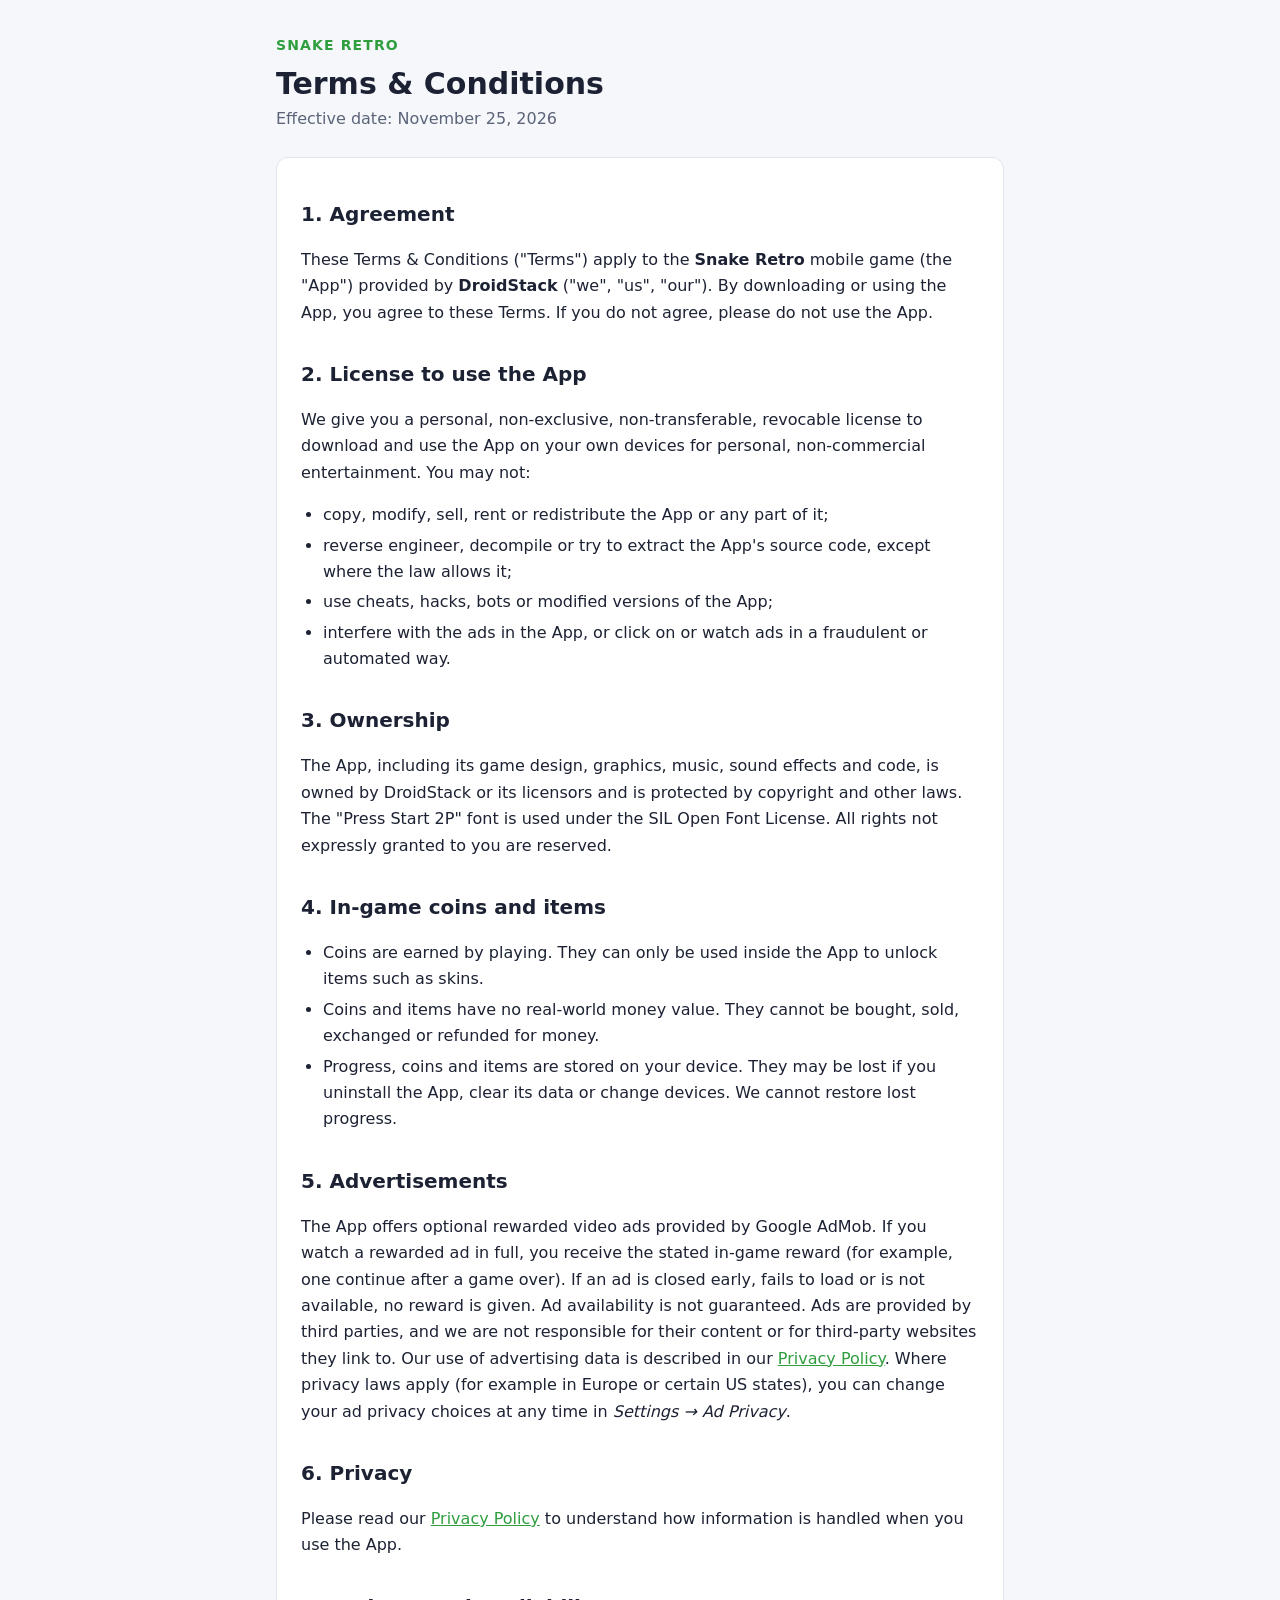
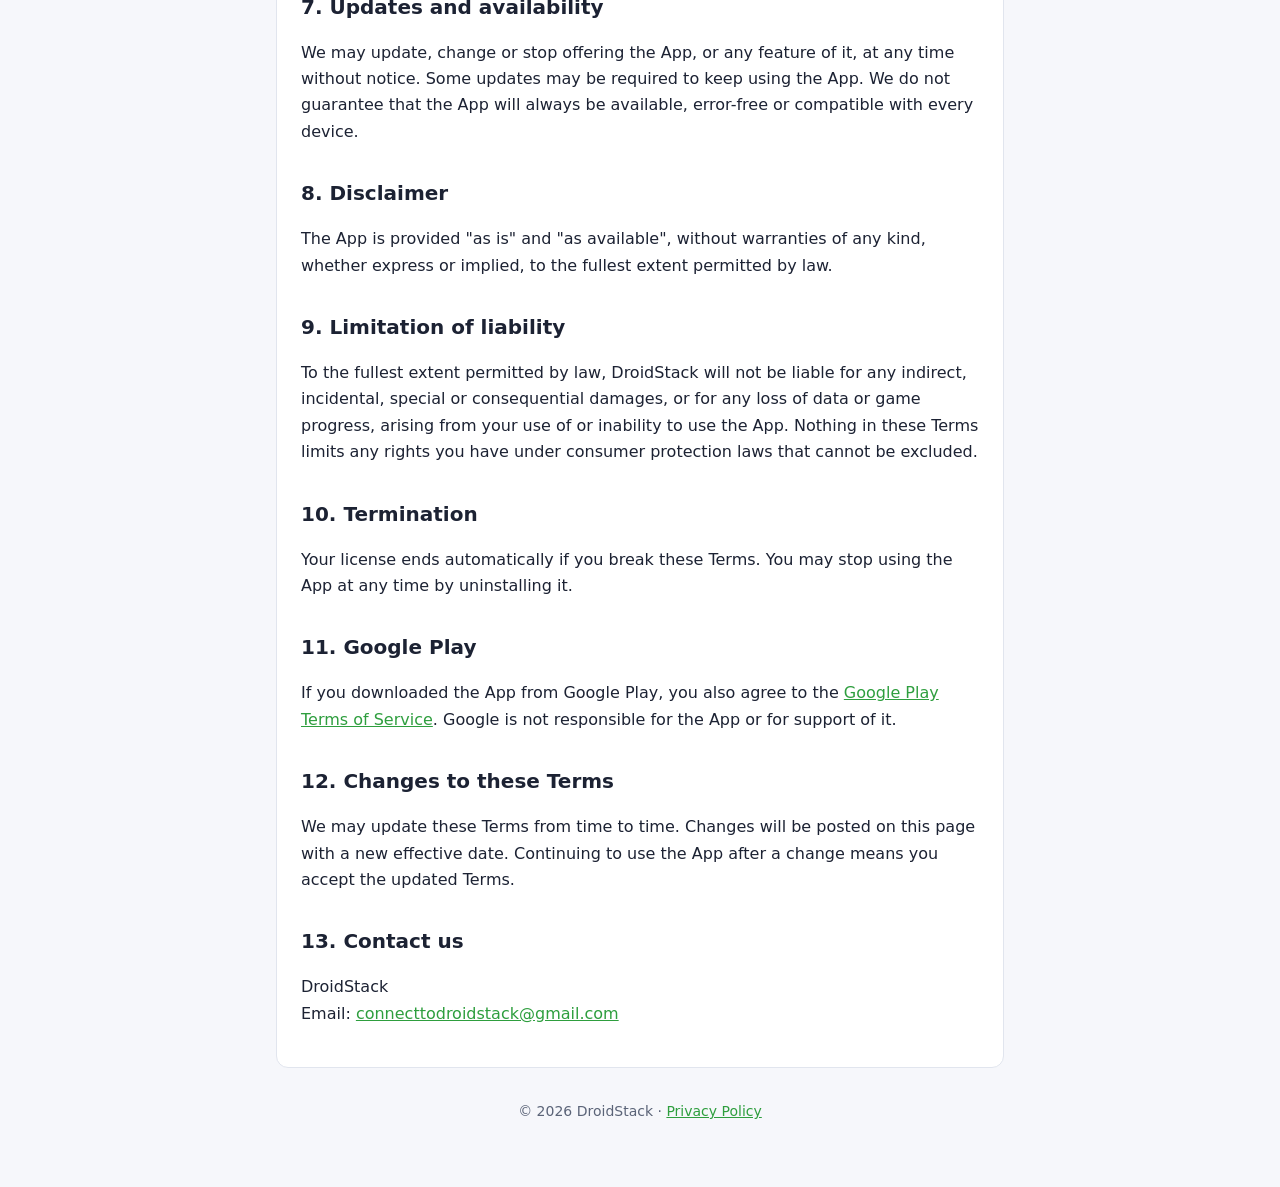
==== terms.html @ bef56967 "Add files via upload" ====
<!doctype html>
<html lang="en">
<head>
  <meta charset="utf-8">
  <meta name="viewport" content="width=device-width, initial-scale=1">
  <title>Terms &amp; Conditions – Snake Retro</title>
  <meta name="description" content="Terms and Conditions for the Snake Retro Android game by DroidStack.">
  <link rel="stylesheet" href="style.css">
</head>
<body>
<main>
  <header>
    <a class="brand" href="index.html">Snake Retro</a>
    <h1>Terms &amp; Conditions</h1>
    <p class="meta">Effective date: November 25, 2026</p>
  </header>

  <div class="card">
    <h2>1. Agreement</h2>
    <p>These Terms &amp; Conditions ("Terms") apply to the <strong>Snake Retro</strong> mobile game (the "App")
      provided by <strong>DroidStack</strong> ("we", "us", "our"). By downloading or using the App, you agree to these
      Terms. If you do not agree, please do not use the App.</p>

    <h2>2. License to use the App</h2>
    <p>We give you a personal, non-exclusive, non-transferable, revocable license to download and use the App on your
      own devices for personal, non-commercial entertainment. You may not:</p>
    <ul>
      <li>copy, modify, sell, rent or redistribute the App or any part of it;</li>
      <li>reverse engineer, decompile or try to extract the App's source code, except where the law allows it;</li>
      <li>use cheats, hacks, bots or modified versions of the App;</li>
      <li>interfere with the ads in the App, or click on or watch ads in a fraudulent or automated way.</li>
    </ul>

    <h2>3. Ownership</h2>
    <p>The App, including its game design, graphics, music, sound effects and code, is owned by DroidStack or its
      licensors and is protected by copyright and other laws. The "Press Start 2P" font is used under the SIL Open
      Font License. All rights not expressly granted to you are reserved.</p>

    <h2>4. In-game coins and items</h2>
    <ul>
      <li>Coins are earned by playing. They can only be used inside the App to unlock items such as skins.</li>
      <li>Coins and items have no real-world money value. They cannot be bought, sold, exchanged or refunded for money.</li>
      <li>Progress, coins and items are stored on your device. They may be lost if you uninstall the App, clear its
        data or change devices. We cannot restore lost progress.</li>
    </ul>

    <h2>5. Advertisements</h2>
    <p>The App offers optional rewarded video ads provided by Google AdMob. If you watch a rewarded ad in full, you
      receive the stated in-game reward (for example, one continue after a game over). If an ad is closed early,
      fails to load or is not available, no reward is given. Ad availability is not guaranteed. Ads are provided by
      third parties, and we are not responsible for their content or for third-party websites they link to. Our use
      of advertising data is described in our <a href="privacy-policy.html">Privacy Policy</a>. Where privacy laws
      apply (for example in Europe or certain US states), you can change your ad privacy choices at any time in
      <em>Settings → Ad Privacy</em>.</p>

    <h2>6. Privacy</h2>
    <p>Please read our <a href="privacy-policy.html">Privacy Policy</a> to understand how information is handled when
      you use the App.</p>

    <h2>7. Updates and availability</h2>
    <p>We may update, change or stop offering the App, or any feature of it, at any time without notice. Some updates
      may be required to keep using the App. We do not guarantee that the App will always be available, error-free or
      compatible with every device.</p>

    <h2>8. Disclaimer</h2>
    <p>The App is provided "as is" and "as available", without warranties of any kind, whether express or implied,
      to the fullest extent permitted by law.</p>

    <h2>9. Limitation of liability</h2>
    <p>To the fullest extent permitted by law, DroidStack will not be liable for any indirect, incidental, special or
      consequential damages, or for any loss of data or game progress, arising from your use of or inability to use
      the App. Nothing in these Terms limits any rights you have under consumer protection laws that cannot be
      excluded.</p>

    <h2>10. Termination</h2>
    <p>Your license ends automatically if you break these Terms. You may stop using the App at any time by
      uninstalling it.</p>

    <h2>11. Google Play</h2>
    <p>If you downloaded the App from Google Play, you also agree to the
      <a href="https://play.google.com/about/play-terms/" target="_blank" rel="noopener">Google Play Terms of Service</a>.
      Google is not responsible for the App or for support of it.</p>

    <h2>12. Changes to these Terms</h2>
    <p>We may update these Terms from time to time. Changes will be posted on this page with a new effective date.
      Continuing to use the App after a change means you accept the updated Terms.</p>

    <h2>13. Contact us</h2>
    <p>DroidStack<br>
      Email: <a href="mailto:connecttodroidstack@gmail.com">connecttodroidstack@gmail.com</a></p>
  </div>

  <footer>© 2026 DroidStack · <a href="privacy-policy.html">Privacy Policy</a></footer>
</main>
</body>
</html>
---- style.css ----
:root {
  --bg: #f6f7fb;
  --card: #ffffff;
  --text: #1c2233;
  --muted: #5b6478;
  --accent: #2e9e3e;
  --border: #e1e5ee;
}
@media (prefers-color-scheme: dark) {
  :root {
    --bg: #070d1a;
    --card: #101a2e;
    --text: #e8ecf5;
    --muted: #a3adc2;
    --accent: #5be336;
    --border: #22304d;
  }
}
* { box-sizing: border-box; }
body {
  margin: 0;
  background: var(--bg);
  color: var(--text);
  font: 16px/1.65 system-ui, -apple-system, "Segoe UI", Roboto, sans-serif;
}
main {
  max-width: 760px;
  margin: 0 auto;
  padding: 32px 16px 64px;
}
header { margin-bottom: 24px; }
.brand {
  font-weight: 800;
  letter-spacing: 0.08em;
  color: var(--accent);
  text-decoration: none;
  text-transform: uppercase;
  font-size: 14px;
}
h1 { font-size: 30px; line-height: 1.2; margin: 8px 0 4px; }
h2 { font-size: 20px; margin: 32px 0 8px; }
.meta { color: var(--muted); margin: 0; }
.card {
  background: var(--card);
  border: 1px solid var(--border);
  border-radius: 12px;
  padding: 8px 24px 24px;
}
a { color: var(--accent); }
ul { padding-left: 22px; }
li { margin: 4px 0; }
table { width: 100%; border-collapse: collapse; margin: 8px 0; font-size: 15px; }
th, td { text-align: left; padding: 8px; border-bottom: 1px solid var(--border); vertical-align: top; }
th { color: var(--muted); font-weight: 600; }
.links { display: flex; gap: 12px; flex-wrap: wrap; margin-top: 16px; }
.links a {
  display: inline-block;
  padding: 12px 18px;
  border: 1px solid var(--border);
  border-radius: 10px;
  background: var(--card);
  text-decoration: none;
  font-weight: 600;
}
footer { color: var(--muted); font-size: 14px; margin-top: 32px; text-align: center; }
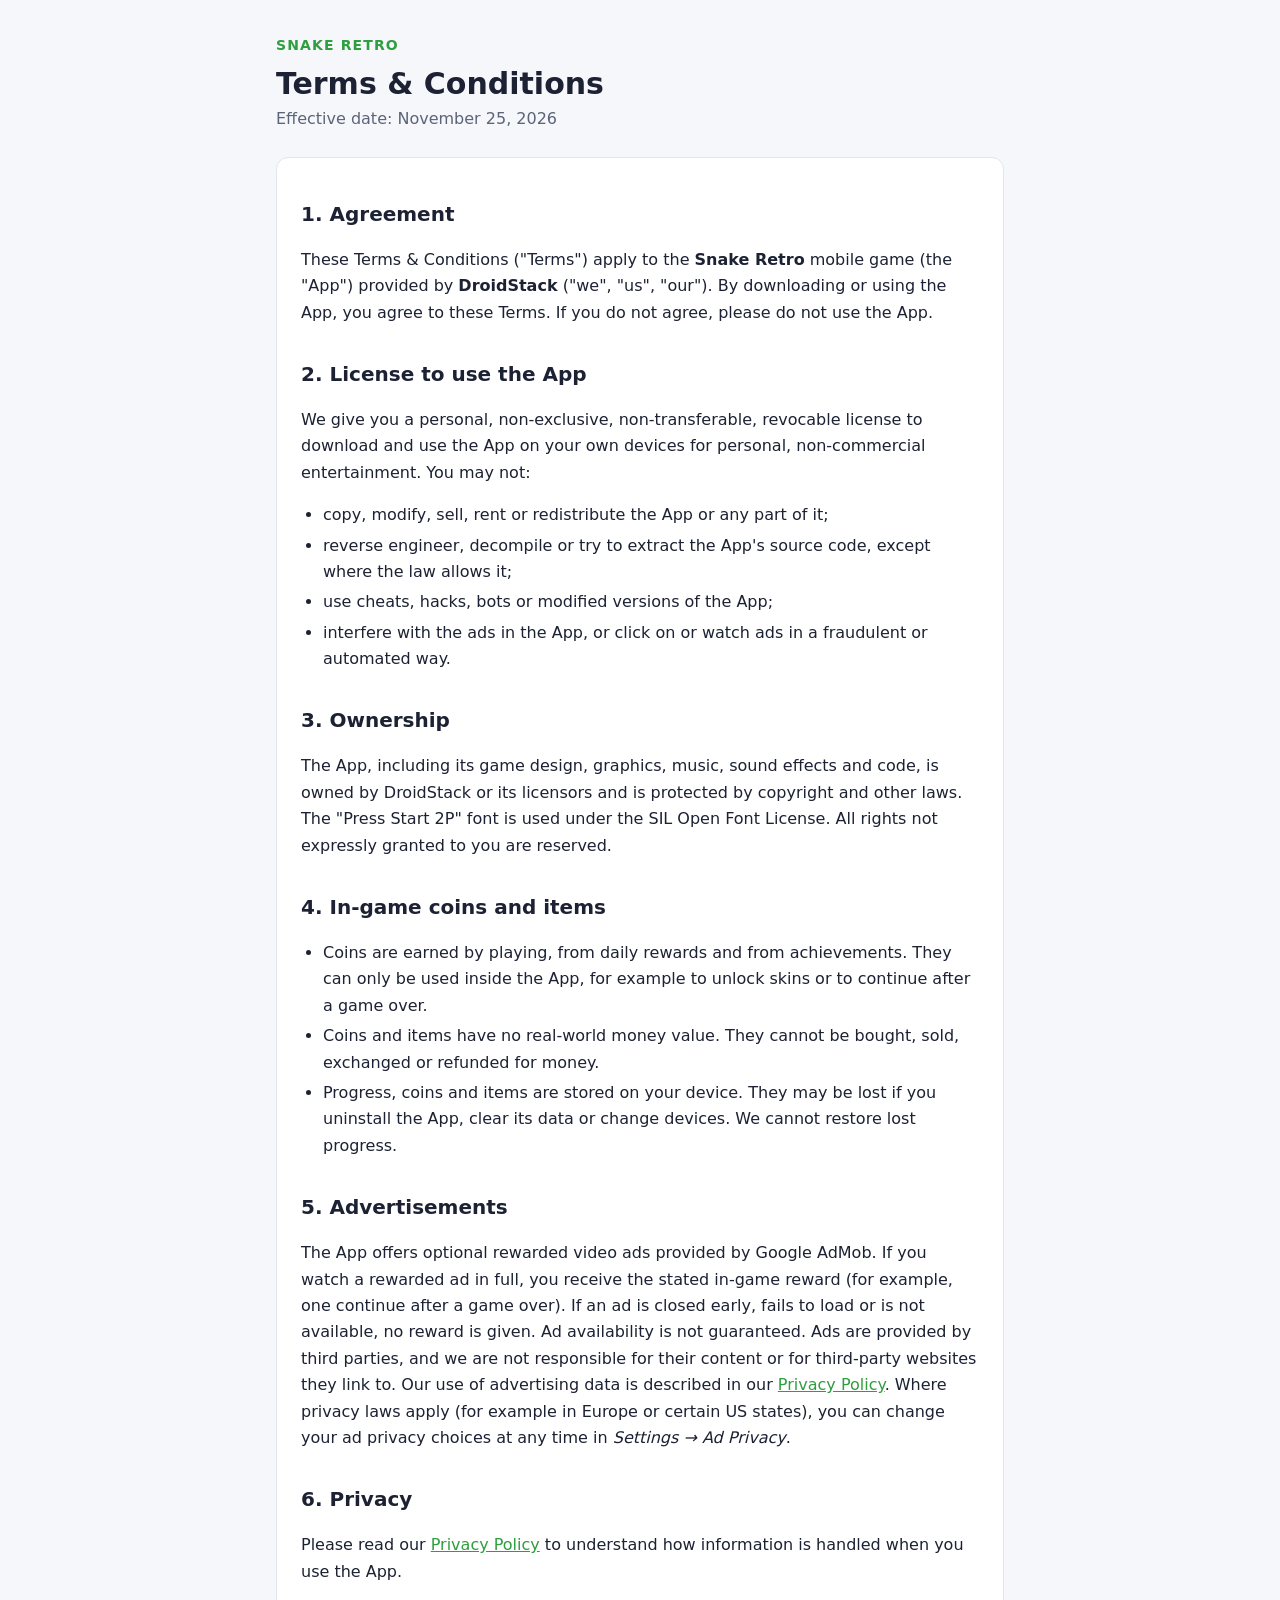
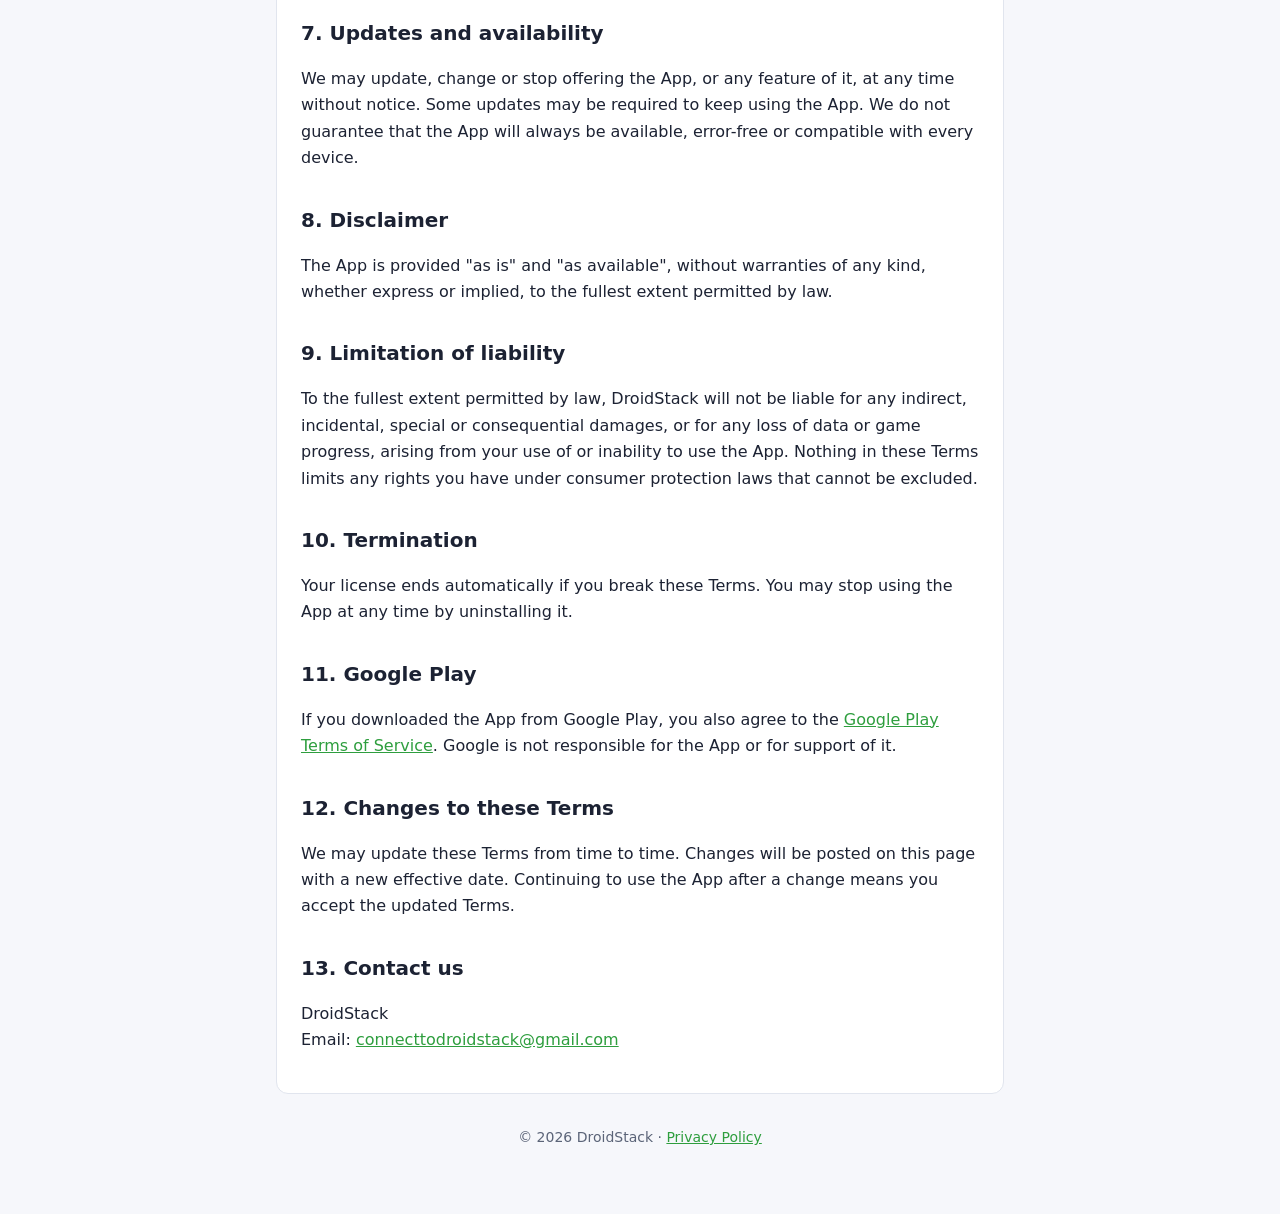
==== commit a9d2b5d2: "Update terms.html" ====
--- a/terms.html
+++ b/terms.html
@@ -38,7 +38,8 @@
 
     <h2>4. In-game coins and items</h2>
     <ul>
-      <li>Coins are earned by playing. They can only be used inside the App to unlock items such as skins.</li>
+      <li>Coins are earned by playing, from daily rewards and from achievements. They can only be used inside the
+        App, for example to unlock skins or to continue after a game over.</li>
       <li>Coins and items have no real-world money value. They cannot be bought, sold, exchanged or refunded for money.</li>
       <li>Progress, coins and items are stored on your device. They may be lost if you uninstall the App, clear its
         data or change devices. We cannot restore lost progress.</li>
